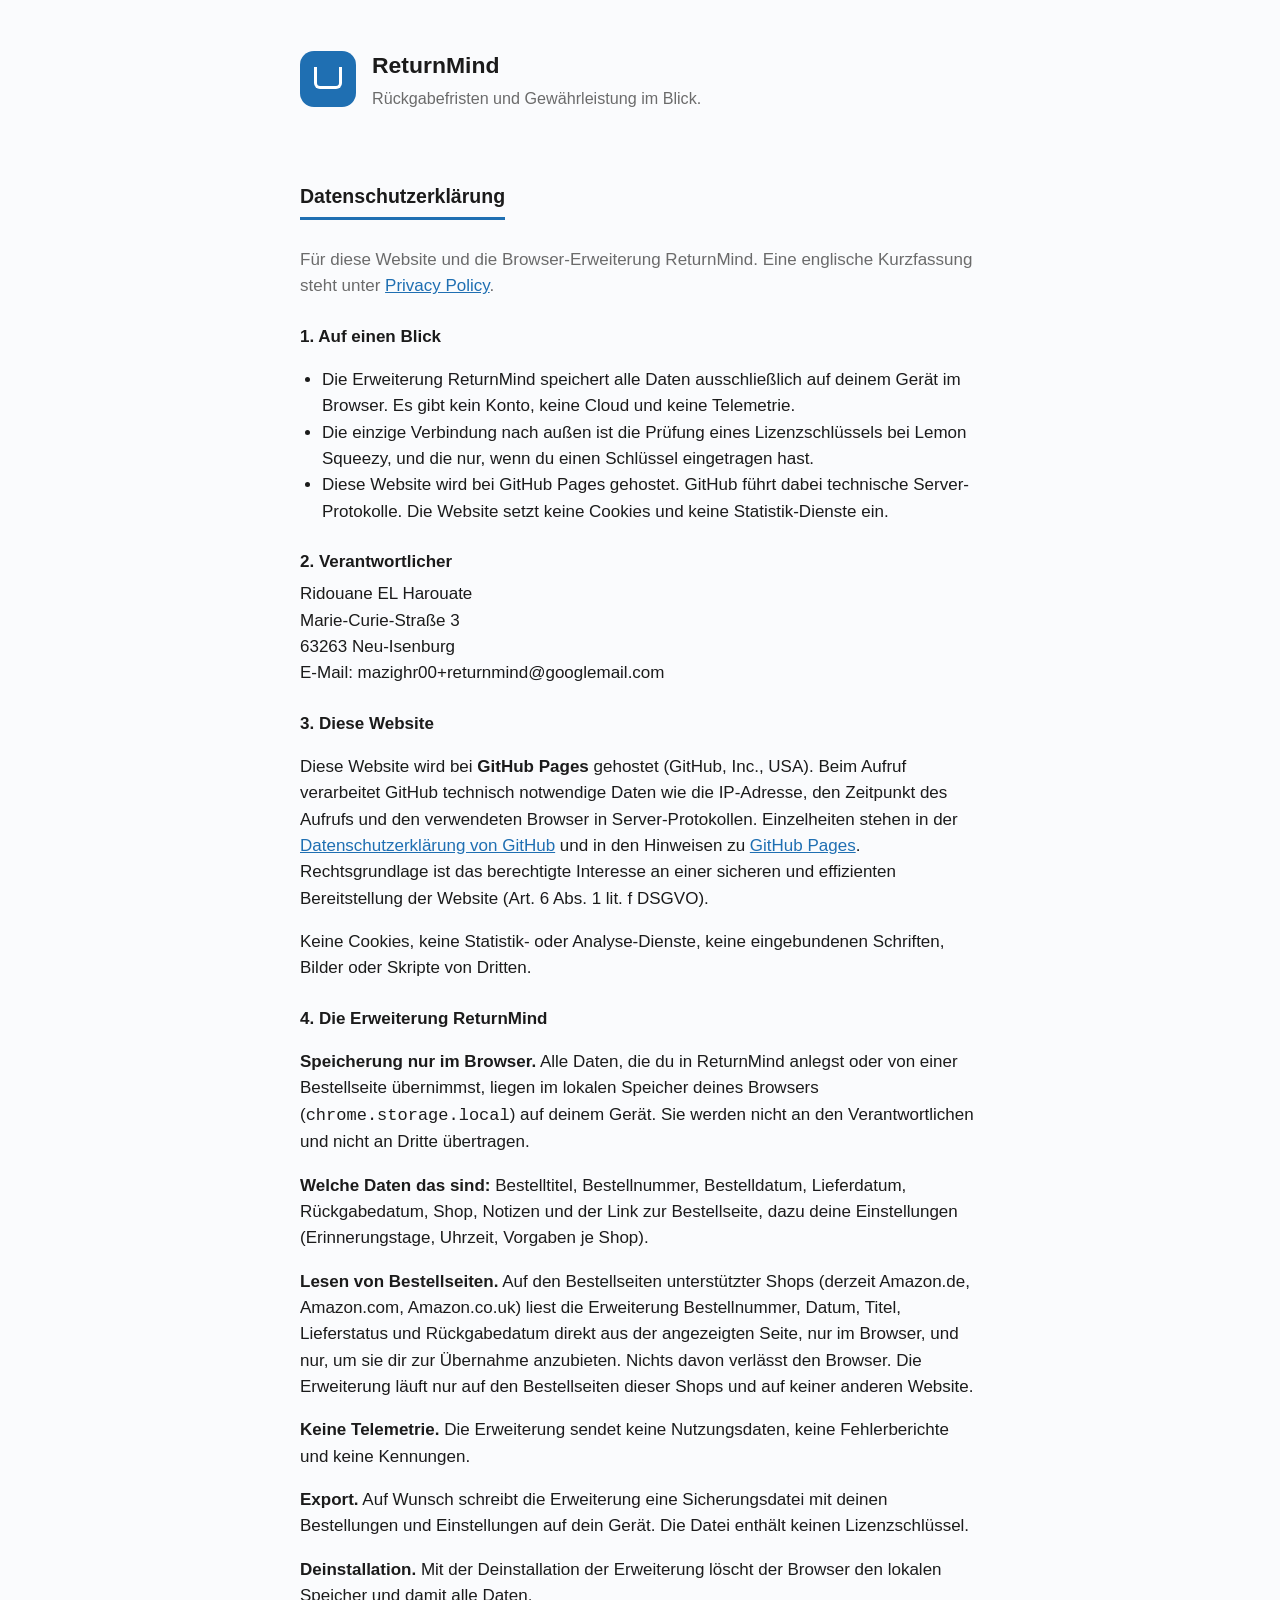
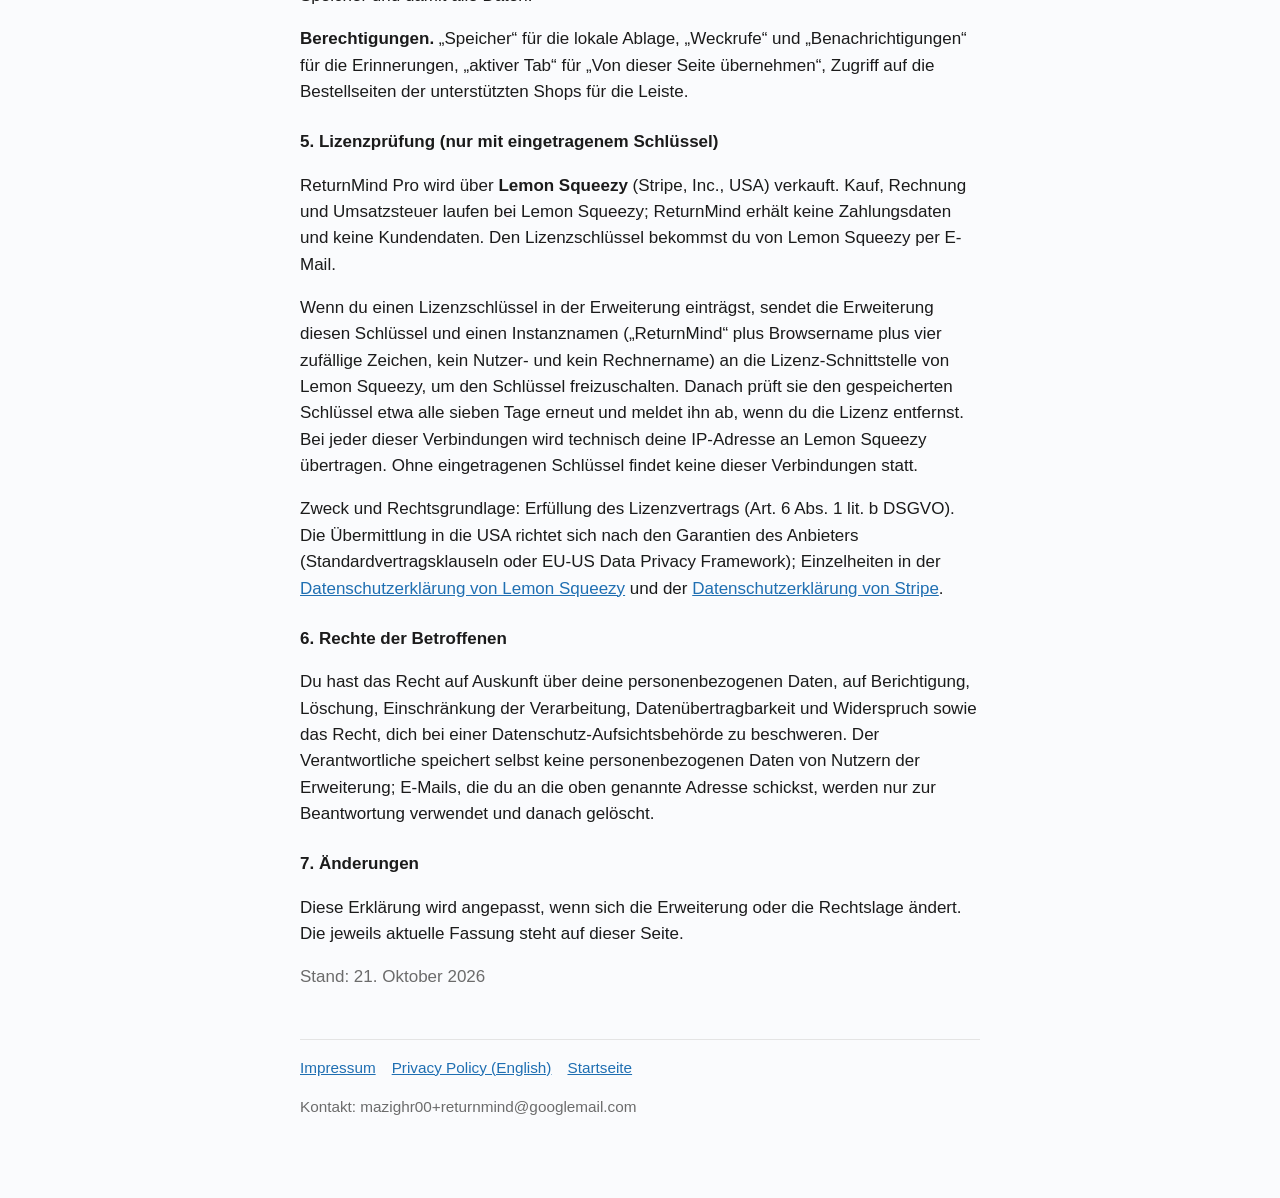
==== datenschutz.html @ fb7543d6 "ReturnMind Rechtsseiten (Impressum, Datenschutz)" ====
<!doctype html>
<html lang="de">
<head>
<meta charset="utf-8">
<meta name="viewport" content="width=device-width, initial-scale=1">
<meta name="robots" content="noindex">
<title>Datenschutzerklärung – ReturnMind</title>
<link rel="stylesheet" href="style.css">
</head>
<body>
<main>
  <header>
    <div class="mark" aria-hidden="true"></div>
    <div><h1><a href="index.html">ReturnMind</a></h1><p>Rückgabefristen und Gewährleistung im Blick.</p></div>
  </header>

  <h2>Datenschutzerklärung</h2>
  <p class="muted">Für diese Website und die Browser-Erweiterung ReturnMind. Eine englische Kurzfassung steht unter <a href="privacy.html">Privacy Policy</a>.</p>

  <h3>1. Auf einen Blick</h3>
  <ul>
    <li>Die Erweiterung ReturnMind speichert alle Daten ausschließlich auf deinem Gerät im Browser. Es gibt kein Konto, keine Cloud und keine Telemetrie.</li>
    <li>Die einzige Verbindung nach außen ist die Prüfung eines Lizenzschlüssels bei Lemon Squeezy, und die nur, wenn du einen Schlüssel eingetragen hast.</li>
    <li>Diese Website wird bei GitHub Pages gehostet. GitHub führt dabei technische Server-Protokolle. Die Website setzt keine Cookies und keine Statistik-Dienste ein.</li>
  </ul>

  <h3>2. Verantwortlicher</h3>
  <address>
    Ridouane EL Harouate<br>
    Marie-Curie-Straße 3<br>
    63263 Neu-Isenburg<br>
    E-Mail: mazighr00+returnmind@googlemail.com
  </address>

  <h3>3. Diese Website</h3>
  <p>Diese Website wird bei <strong>GitHub Pages</strong> gehostet (GitHub, Inc., USA). Beim Aufruf verarbeitet GitHub technisch notwendige Daten wie die IP-Adresse, den Zeitpunkt des Aufrufs und den verwendeten Browser in Server-Protokollen. Einzelheiten stehen in der <a href="https://docs.github.com/site-policy/privacy-policies/github-general-privacy-statement">Datenschutzerklärung von GitHub</a> und in den Hinweisen zu <a href="https://docs.github.com/en/pages/getting-started-with-github-pages/what-is-github-pages#data-collection">GitHub Pages</a>. Rechtsgrundlage ist das berechtigte Interesse an einer sicheren und effizienten Bereitstellung der Website (Art. 6 Abs. 1 lit. f DSGVO).</p>
  <p>Keine Cookies, keine Statistik- oder Analyse-Dienste, keine eingebundenen Schriften, Bilder oder Skripte von Dritten.</p>

  <h3>4. Die Erweiterung ReturnMind</h3>
  <p><strong>Speicherung nur im Browser.</strong> Alle Daten, die du in ReturnMind anlegst oder von einer Bestellseite übernimmst, liegen im lokalen Speicher deines Browsers (<code>chrome.storage.local</code>) auf deinem Gerät. Sie werden nicht an den Verantwortlichen und nicht an Dritte übertragen.</p>
  <p><strong>Welche Daten das sind:</strong> Bestelltitel, Bestellnummer, Bestelldatum, Lieferdatum, Rückgabedatum, Shop, Notizen und der Link zur Bestellseite, dazu deine Einstellungen (Erinnerungstage, Uhrzeit, Vorgaben je Shop).</p>
  <p><strong>Lesen von Bestellseiten.</strong> Auf den Bestellseiten unterstützter Shops (derzeit Amazon.de, Amazon.com, Amazon.co.uk) liest die Erweiterung Bestellnummer, Datum, Titel, Lieferstatus und Rückgabedatum direkt aus der angezeigten Seite, nur im Browser, und nur, um sie dir zur Übernahme anzubieten. Nichts davon verlässt den Browser. Die Erweiterung läuft nur auf den Bestellseiten dieser Shops und auf keiner anderen Website.</p>
  <p><strong>Keine Telemetrie.</strong> Die Erweiterung sendet keine Nutzungsdaten, keine Fehlerberichte und keine Kennungen.</p>
  <p><strong>Export.</strong> Auf Wunsch schreibt die Erweiterung eine Sicherungsdatei mit deinen Bestellungen und Einstellungen auf dein Gerät. Die Datei enthält keinen Lizenzschlüssel.</p>
  <p><strong>Deinstallation.</strong> Mit der Deinstallation der Erweiterung löscht der Browser den lokalen Speicher und damit alle Daten.</p>
  <p><strong>Berechtigungen.</strong> „Speicher“ für die lokale Ablage, „Weckrufe“ und „Benachrichtigungen“ für die Erinnerungen, „aktiver Tab“ für „Von dieser Seite übernehmen“, Zugriff auf die Bestellseiten der unterstützten Shops für die Leiste.</p>

  <h3>5. Lizenzprüfung (nur mit eingetragenem Schlüssel)</h3>
  <p>ReturnMind Pro wird über <strong>Lemon Squeezy</strong> (Stripe, Inc., USA) verkauft. Kauf, Rechnung und Umsatzsteuer laufen bei Lemon Squeezy; ReturnMind erhält keine Zahlungsdaten und keine Kundendaten. Den Lizenzschlüssel bekommst du von Lemon Squeezy per E-Mail.</p>
  <p>Wenn du einen Lizenzschlüssel in der Erweiterung einträgst, sendet die Erweiterung diesen Schlüssel und einen Instanznamen („ReturnMind“ plus Browsername plus vier zufällige Zeichen, kein Nutzer- und kein Rechnername) an die Lizenz-Schnittstelle von Lemon Squeezy, um den Schlüssel freizuschalten. Danach prüft sie den gespeicherten Schlüssel etwa alle sieben Tage erneut und meldet ihn ab, wenn du die Lizenz entfernst. Bei jeder dieser Verbindungen wird technisch deine IP-Adresse an Lemon Squeezy übertragen. Ohne eingetragenen Schlüssel findet keine dieser Verbindungen statt.</p>
  <p>Zweck und Rechtsgrundlage: Erfüllung des Lizenzvertrags (Art. 6 Abs. 1 lit. b DSGVO). Die Übermittlung in die USA richtet sich nach den Garantien des Anbieters (Standardvertragsklauseln oder EU-US Data Privacy Framework); Einzelheiten in der <a href="https://www.lemonsqueezy.com/privacy">Datenschutzerklärung von Lemon Squeezy</a> und der <a href="https://stripe.com/privacy">Datenschutzerklärung von Stripe</a>.</p>

  <h3>6. Rechte der Betroffenen</h3>
  <p>Du hast das Recht auf Auskunft über deine personenbezogenen Daten, auf Berichtigung, Löschung, Einschränkung der Verarbeitung, Datenübertragbarkeit und Widerspruch sowie das Recht, dich bei einer Datenschutz-Aufsichtsbehörde zu beschweren. Der Verantwortliche speichert selbst keine personenbezogenen Daten von Nutzern der Erweiterung; E-Mails, die du an die oben genannte Adresse schickst, werden nur zur Beantwortung verwendet und danach gelöscht.</p>

  <h3>7. Änderungen</h3>
  <p>Diese Erklärung wird angepasst, wenn sich die Erweiterung oder die Rechtslage ändert. Die jeweils aktuelle Fassung steht auf dieser Seite.</p>
  <p class="muted">Stand: 21. Oktober 2026</p>

  <footer>
    <nav><a href="impressum.html">Impressum</a><a href="privacy.html">Privacy Policy (English)</a><a href="index.html">Startseite</a></nav>
    <p>Kontakt: mazighr00+returnmind@googlemail.com</p>
  </footer>
</main>
</body>
</html>
---- style.css ----
/* ReturnMind – Rechtsseiten. Eigener Stil, keine fremden Ressourcen. */
:root { --bg: #fafbfd; --ink: #1b1b1b; --blue: #1F6FB2; --muted: #6b6b6b; --line: #e4e4e4; }
html, body { margin: 0; background: var(--bg); color: var(--ink); font: 17px/1.55 -apple-system, BlinkMacSystemFont, "Segoe UI", Helvetica, Arial, sans-serif; }
main { max-width: 680px; margin: 0 auto; padding: 48px 20px 64px; }
header { display: flex; align-items: center; gap: 16px; margin-bottom: 36px; }
header .mark { width: 56px; height: 56px; border-radius: 14px; background: var(--blue); flex: none; position: relative; }
header .mark::after { content: ""; position: absolute; left: 14px; top: 16px; width: 28px; height: 22px; border: 3px solid #fff; border-top: 0; border-radius: 0 0 6px 6px; box-sizing: border-box; }
header h1 { font-size: 1.35rem; margin: 0; } header h1 a { color: inherit; text-decoration: none; }
header p { margin: 2px 0 0; color: var(--muted); font-size: .95rem; }
h2 { font-size: 1.15rem; margin: 34px 0 10px; padding-bottom: 6px; border-bottom: 3px solid var(--blue); display: inline-block; }
h3 { font-size: 1rem; margin: 24px 0 6px; }
ul { padding-left: 22px; }
address { font-style: normal; }
a { color: var(--blue); }
.muted { color: var(--muted); }
footer { margin-top: 48px; color: var(--muted); font-size: .9rem; border-top: 1px solid var(--line); padding-top: 16px; }
footer nav a { margin-right: 16px; }
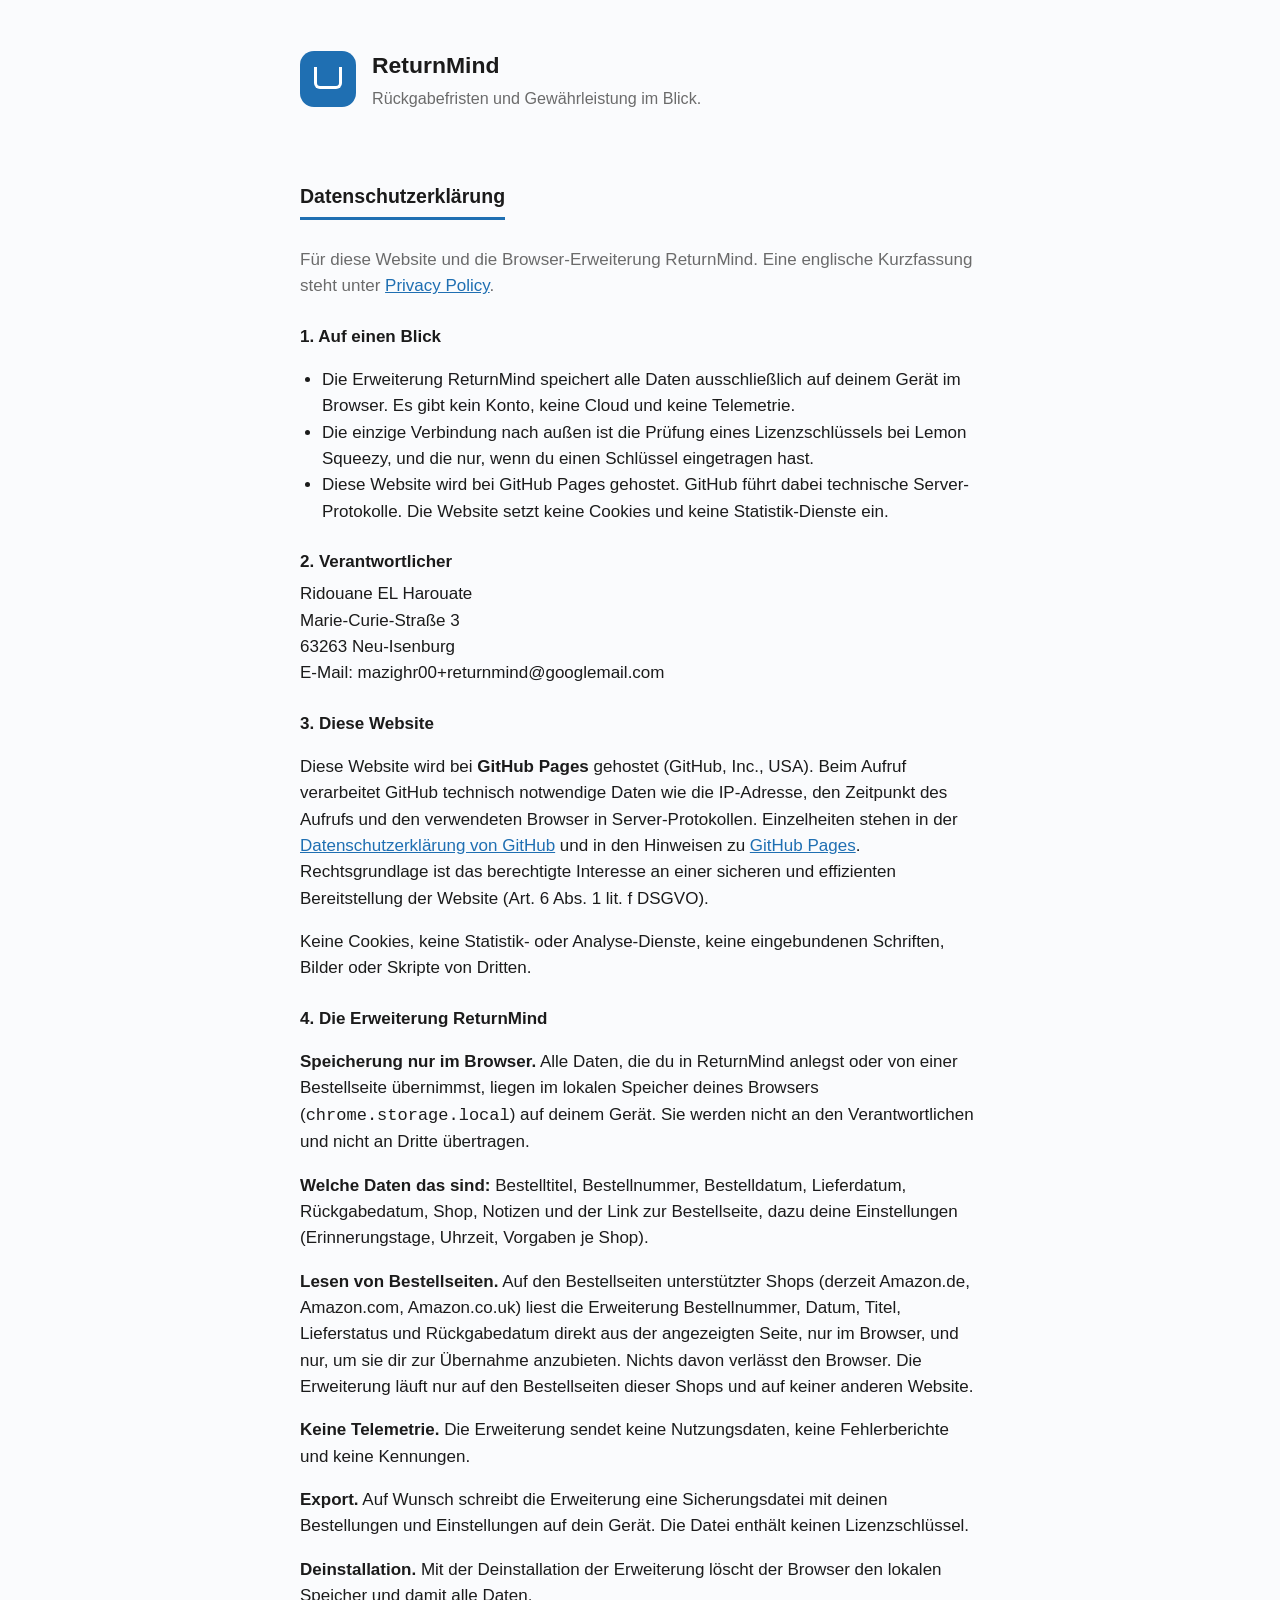
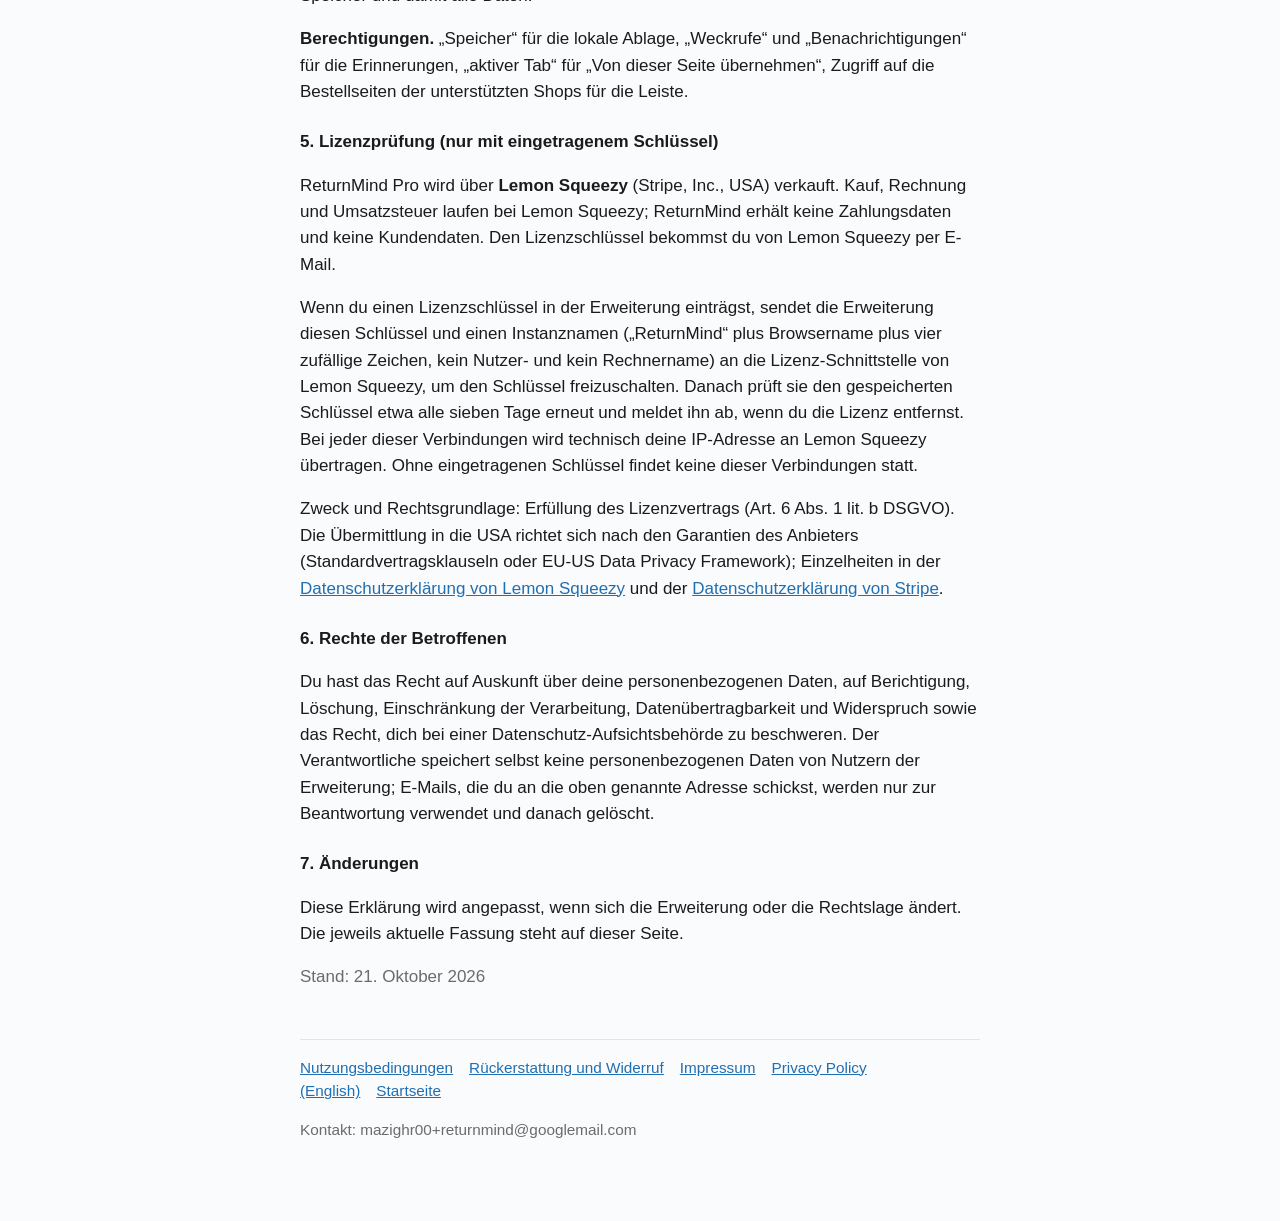
==== commit f28510dd: "Add files via upload" ====
--- a/datenschutz.html
+++ b/datenschutz.html
@@ -58,7 +58,7 @@
   <p class="muted">Stand: 21. Oktober 2026</p>
 
   <footer>
-    <nav><a href="impressum.html">Impressum</a><a href="privacy.html">Privacy Policy (English)</a><a href="index.html">Startseite</a></nav>
+    <nav><a href="nutzungsbedingungen.html">Nutzungsbedingungen</a><a href="rueckerstattung.html">Rückerstattung und Widerruf</a><a href="impressum.html">Impressum</a><a href="privacy.html">Privacy Policy (English)</a><a href="index.html">Startseite</a></nav>
     <p>Kontakt: mazighr00+returnmind@googlemail.com</p>
   </footer>
 </main>
